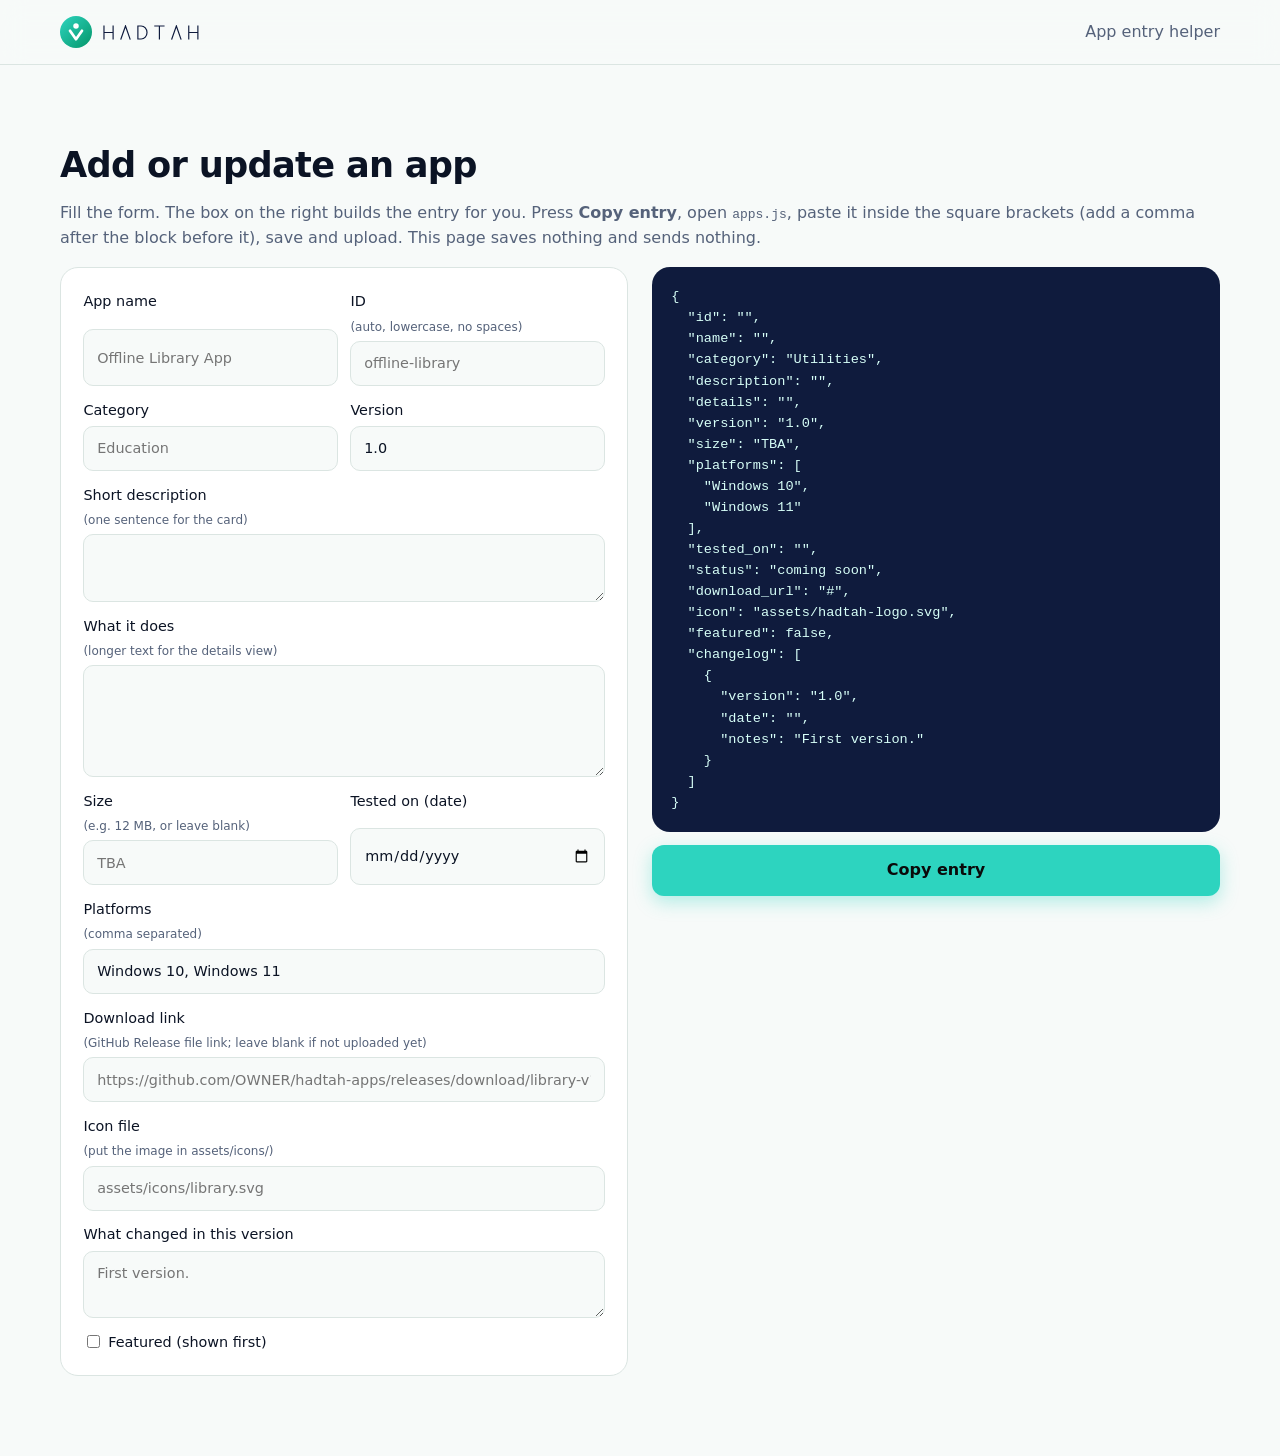
==== admin.html @ d961bdb7 "Hadtah downloads website" ====
<!doctype html>
<html lang="en">
<head>
  <meta charset="utf-8">
  <meta name="viewport" content="width=device-width, initial-scale=1">
  <meta name="robots" content="noindex">
  <title>Hadtah — App entry helper</title>
  <link rel="icon" href="favicon.svg" type="image/svg+xml">
  <link rel="stylesheet" href="styles.css">
  <script>document.documentElement.dataset.theme = localStorage.getItem("hadtah-theme") || (matchMedia("(prefers-color-scheme: dark)").matches ? "dark" : "light");</script>
  <style>
    .admin { display: grid; grid-template-columns: 1fr 1fr; gap: 1.5rem; align-items: start; }
    .admin form { display: grid; gap: .8rem; padding: 1.4rem; background: var(--card); border: 1px solid var(--border); border-radius: var(--radius); }
    .admin label { display: grid; gap: .3rem; font-weight: 500; font-size: .9rem; }
    .admin small { color: var(--muted); font-weight: 400; }
    .row { display: grid; grid-template-columns: 1fr 1fr; gap: .8rem; }
    .check { display: flex !important; align-items: center; gap: .5rem; }
    pre { margin: 0; padding: 1.2rem; background: var(--navy); color: #d7fff8; border-radius: var(--radius); overflow: auto; font-size: .85rem; white-space: pre-wrap; word-break: break-word; min-height: 200px; }
    .out { position: sticky; top: 84px; display: grid; gap: .8rem; }
    @media (max-width: 860px) { .admin { grid-template-columns: 1fr; } .out { position: static; } }
  </style>
</head>
<body>
  <header class="topbar"><div class="wrap topbar-inner">
    <a class="brand" href="index.html"><img src="assets/hadtah-logo.svg" alt="" width="32" height="32"><svg class="wordmark" viewBox="-1.5 -1.5 147 23" fill="none" stroke="currentColor" stroke-width="1.8" stroke-linecap="square" aria-label="HADTAH"><path d="M0 0V20M14 0V20M0 10H14"/><path d="M26 20L33 0L40 20"/><path d="M52 0H57A9 10 0 0 1 57 20H52Z"/><path d="M78 0H92M85 0V20"/><path d="M104 20L111 0L118 20"/><path d="M130 0V20M144 0V20M130 10H144"/></svg></a>
    <span class="muted" style="margin-left:auto">App entry helper</span>
  </div></header>
  <main class="section"><div class="wrap">
    <h1 style="font-size:clamp(1.6rem,3vw,2.2rem)">Add or update an app</h1>
    <p class="muted">Fill the form. The box on the right builds the entry for you. Press <b>Copy entry</b>, open <code>apps.js</code>, paste it inside the square brackets (add a comma after the block before it), save and upload. This page saves nothing and sends nothing.</p>
    <div class="admin">
      <form id="f">
        <div class="row">
          <label>App name<input name="name" required placeholder="Offline Library App"></label>
          <label>ID <small>(auto, lowercase, no spaces)</small><input name="id" placeholder="offline-library"></label>
        </div>
        <div class="row">
          <label>Category<input name="category" list="cats" placeholder="Education"></label>
          <label>Version<input name="version" value="1.0"></label>
        </div>
        <datalist id="cats"><option>Education</option><option>Business</option><option>Productivity</option><option>Security</option><option>Utilities</option></datalist>
        <label>Short description <small>(one sentence for the card)</small><textarea name="description" rows="2"></textarea></label>
        <label>What it does <small>(longer text for the details view)</small><textarea name="details" rows="4"></textarea></label>
        <div class="row">
          <label>Size <small>(e.g. 12 MB, or leave blank)</small><input name="size" placeholder="TBA"></label>
          <label>Tested on (date)<input name="tested_on" type="date"></label>
        </div>
        <label>Platforms <small>(comma separated)</small><input name="platforms" value="Windows 10, Windows 11"></label>
        <label>Download link <small>(GitHub Release file link; leave blank if not uploaded yet)</small><input name="download_url" type="url" placeholder="https://github.com/OWNER/hadtah-apps/releases/download/library-v1.0/Library_Setup.exe"></label>
        <label>Icon file <small>(put the image in assets/icons/)</small><input name="icon" placeholder="assets/icons/library.svg"></label>
        <label>What changed in this version<textarea name="notes" rows="2" placeholder="First version."></textarea></label>
        <label class="check"><input type="checkbox" name="featured"> Featured (shown first)</label>
      </form>
      <div class="out">
        <pre id="out"></pre>
        <button class="btn btn-primary" id="copy" type="button">Copy entry</button>
        <span class="muted" id="msg" aria-live="polite"></span>
      </div>
    </div>
  </div></main>
  <script>
    (function () {
      var f = document.getElementById("f"), out = document.getElementById("out");
      function slug(s) { return s.toLowerCase().trim().replace(/[^a-z0-9]+/g, "-").replace(/^-|-$/g, ""); }
      function build() {
        var v = function (n) { return f[n].value.trim(); };
        var url = v("download_url");
        var entry = {
          id: v("id") || slug(v("name")),
          name: v("name"),
          category: v("category") || "Utilities",
          description: v("description"),
          details: v("details"),
          version: v("version") || "1.0",
          size: v("size") || "TBA",
          platforms: v("platforms").split(",").map(function (p) { return p.trim(); }).filter(Boolean),
          tested_on: v("tested_on"),
          status: url ? "available" : "coming soon",
          download_url: url || "#",
          icon: v("icon") || "assets/hadtah-logo.svg",
          featured: f.featured.checked,
          changelog: [{ version: v("version") || "1.0", date: v("tested_on"), notes: v("notes") || "First version." }]
        };
        out.textContent = JSON.stringify(entry, null, 2);
      }
      f.addEventListener("input", build); build();
      document.getElementById("copy").addEventListener("click", function () {
        var m = document.getElementById("msg");
        navigator.clipboard.writeText(out.textContent).then(function () { m.textContent = "Copied. Now paste it into apps.js."; },
          function () { m.textContent = "Copy failed: select the text in the box and press Ctrl+C."; });
      });
    })();
  </script>
</body>
</html>
---- styles.css ----
/* Hadtah site styles. Font: system UI stack, the same one the Eilpah app uses (no web font download). */
:root {
  --font: system-ui, -apple-system, BlinkMacSystemFont, "Segoe UI", Roboto, "Helvetica Neue", Arial, sans-serif;
  --teal: #2dd4bf;
  --teal-600: #0d9488;
  --teal-700: #0f766e;
  --emerald: #059669;
  --navy: #0f1b3d;
  --bg: #f7faf9;
  --bg-alt: #eef6f4;
  --card: #ffffff;
  --fg: #0b1324;
  --muted: #55627a;
  --border: #dbe5e2;
  --link: #0f766e;
  --shadow: 0 1px 2px rgb(15 27 61 / .06), 0 8px 24px rgb(15 27 61 / .06);
  --radius: 18px;
  --wordmark: var(--navy);
  color-scheme: light;
}
[data-theme="dark"] {
  --bg: #0a0f14;
  --bg-alt: #0e161c;
  --card: #121b22;
  --fg: #e8f0ee;
  --muted: #94a3b0;
  --border: #22313a;
  --link: #5eead4;
  --shadow: 0 1px 2px rgb(0 0 0 / .4), 0 10px 30px rgb(0 0 0 / .35);
  --wordmark: rgb(255 255 255 / .85);
  color-scheme: dark;
}
* { box-sizing: border-box; }
html { scroll-behavior: smooth; scroll-padding-top: 76px; }
body { margin: 0; font-family: var(--font); background: var(--bg); color: var(--fg); line-height: 1.55; -webkit-font-smoothing: antialiased; overflow-x: hidden; }
img { max-width: 100%; display: block; }
a { color: var(--link); }
h1, h2, h3 { letter-spacing: -0.02em; line-height: 1.15; margin: 0 0 .5rem; }
h2 { font-size: clamp(1.6rem, 3vw, 2.1rem); }
h3 { font-size: 1.1rem; }
p { margin: 0 0 1rem; }
.muted { color: var(--muted); }
.wrap { width: min(1160px, 100% - 2.5rem); margin-inline: auto; }
.sr, .skip:not(:focus) { position: absolute; width: 1px; height: 1px; overflow: hidden; clip: rect(0 0 0 0); white-space: nowrap; }
.skip:focus { position: fixed; top: 8px; left: 8px; z-index: 100; background: var(--card); padding: .5rem 1rem; border-radius: 8px; }
:focus-visible { outline: 2px solid var(--teal); outline-offset: 2px; }

/* Top bar */
.topbar { position: sticky; top: 0; z-index: 20; background: color-mix(in srgb, var(--bg) 82%, transparent); backdrop-filter: saturate(160%) blur(12px); -webkit-backdrop-filter: saturate(160%) blur(12px); border-bottom: 1px solid var(--border); }
.topbar-inner { display: flex; align-items: center; gap: 1rem; height: 64px; }
.brand { display: inline-flex; align-items: center; gap: .7rem; text-decoration: none; color: var(--wordmark); }
.wordmark { height: 15px; width: auto; color: var(--wordmark); }
.brand.small .wordmark { height: 12px; }
.nav { margin-left: auto; display: flex; gap: .25rem; }
.nav a { color: var(--fg); text-decoration: none; font-weight: 500; font-size: .95rem; padding: .45rem .8rem; border-radius: 999px; }
.nav a:hover { background: var(--bg-alt); }
.icon-btn { display: inline-grid; place-items: center; width: 40px; height: 40px; border-radius: 999px; border: 1px solid var(--border); background: var(--card); color: var(--fg); cursor: pointer; }
.icon-btn .moon { display: none; }
[data-theme="dark"] .icon-btn .sun { display: none; }
[data-theme="dark"] .icon-btn .moon { display: block; }
@media (max-width: 760px) { .nav { display: none; } .icon-btn { margin-left: auto; } }

/* Hero */
.hero { position: relative; overflow: hidden; padding: clamp(3.5rem, 8vw, 6.5rem) 0 clamp(3rem, 6vw, 5rem); text-align: center; }
.hero::before { content: ""; position: absolute; inset: -40% -10% auto; height: 120%; background: radial-gradient(closest-side, rgb(45 212 191 / .28), transparent 70%), radial-gradient(closest-side at 70% 60%, rgb(5 150 105 / .18), transparent 70%); z-index: -1; pointer-events: none; }
.hero-inner { max-width: 820px; }
.hero-logo { margin: 0 auto 1.4rem; width: 88px; height: 88px; filter: drop-shadow(0 12px 28px rgb(13 148 136 / .35)); }
.eyebrow { text-transform: uppercase; letter-spacing: .14em; font-size: .78rem; font-weight: 600; color: var(--teal-600); margin-bottom: .8rem; }
[data-theme="dark"] .eyebrow { color: var(--teal); }
h1 { font-size: clamp(2.1rem, 5.4vw, 3.6rem); font-weight: 750; margin-bottom: 1rem; }
.lead { font-size: clamp(1.05rem, 1.8vw, 1.2rem); color: var(--muted); max-width: 640px; margin-inline: auto; }
.hero-cta { display: flex; gap: .75rem; justify-content: center; flex-wrap: wrap; margin-top: 1.8rem; }
.trust { list-style: none; padding: 0; margin: 2rem 0 0; display: flex; flex-wrap: wrap; justify-content: center; gap: .5rem 1.4rem; color: var(--muted); font-size: .92rem; }
.trust li { display: inline-flex; align-items: center; gap: .45rem; }
.dot { width: 8px; height: 8px; border-radius: 50%; background: linear-gradient(135deg, var(--teal), var(--emerald)); }

/* Buttons */
.btn { white-space: nowrap; display: inline-flex; align-items: center; justify-content: center; gap: .5rem; font: inherit; font-weight: 600; padding: .75rem 1.25rem; border-radius: 12px; border: 1px solid transparent; text-decoration: none; cursor: pointer; transition: transform .15s ease, box-shadow .15s ease, background .15s; }
.btn:hover { transform: translateY(-1px); }
.btn-primary { background: var(--teal); color: #0a0a0a; box-shadow: 0 6px 18px rgb(45 212 191 / .35); }
.btn-primary:hover { background: #5eead4; }
.btn-ghost { background: var(--card); color: var(--fg); border-color: var(--border); }
.btn-ghost:hover { border-color: var(--teal-600); }
.btn-sm { padding: .55rem .95rem; font-size: .92rem; border-radius: 10px; }
.btn[aria-disabled="true"] { background: var(--bg-alt); color: var(--muted); box-shadow: none; cursor: not-allowed; border-color: var(--border); transform: none; }

/* Sections */
.section { padding: clamp(3rem, 7vw, 5rem) 0; }
.section.alt { background: var(--bg-alt); border-block: 1px solid var(--border); }
.section-head { margin-bottom: 1.6rem; }

/* Tools */
.tools { display: flex; flex-wrap: wrap; gap: .9rem 1rem; align-items: center; margin-bottom: .6rem; }
.search { flex: 1 1 280px; max-width: 420px; display: flex; align-items: center; gap: .55rem; padding: 0 .95rem; height: 46px; border: 1px solid var(--border); border-radius: 12px; background: var(--card); color: var(--muted); }
.search:focus-within { border-color: var(--teal-600); box-shadow: 0 0 0 3px rgb(45 212 191 / .25); }
.search input { flex: 1; border: 0; outline: 0; background: transparent; color: var(--fg); font: inherit; min-width: 0; }
.chips { display: flex; flex-wrap: wrap; gap: .45rem; }
.chip { font: inherit; font-size: .9rem; font-weight: 500; padding: .45rem .9rem; border-radius: 999px; border: 1px solid var(--border); background: var(--card); color: var(--fg); cursor: pointer; }
.chip:hover { border-color: var(--teal-600); }
.chip[aria-pressed="true"] { background: var(--teal); border-color: var(--teal); color: #0a0a0a; font-weight: 600; }
.result-count { font-size: .9rem; margin: .4rem 0 1.1rem; }

/* Cards */
.grid { display: grid; grid-template-columns: repeat(auto-fill, minmax(260px, 1fr)); gap: 1.1rem; }
.card { position: relative; display: flex; flex-direction: column; gap: .8rem; padding: 1.3rem; background: var(--card); border: 1px solid var(--border); border-radius: var(--radius); box-shadow: var(--shadow); transition: transform .18s ease, border-color .18s; }
.card:hover { transform: translateY(-3px); border-color: color-mix(in srgb, var(--teal-600) 55%, var(--border)); }
.card-top { display: flex; gap: .9rem; align-items: center; }
.app-icon { width: 56px; height: 56px; border-radius: 14px; flex: none; }
.card h3 { margin: 0 0 .15rem; }
.cat { font-size: .8rem; color: var(--muted); }
.card p { margin: 0; color: var(--muted); font-size: .95rem; flex: 1; }
.meta { display: flex; flex-wrap: wrap; gap: .35rem .9rem; font-size: .82rem; color: var(--muted); }
.meta b { color: var(--fg); font-weight: 600; }
.badges { display: flex; flex-wrap: wrap; gap: .4rem; }
.badge { display: inline-flex; align-items: center; gap: .35rem; font-size: .76rem; font-weight: 600; padding: .25rem .6rem; border-radius: 999px; }
.badge.ok { background: rgb(16 185 129 / .12); color: #047857; }
[data-theme="dark"] .badge.ok { color: #6ee7b7; background: rgb(16 185 129 / .16); }
.badge.soon { background: rgb(245 158 11 / .14); color: #92400e; }
[data-theme="dark"] .badge.soon { color: #fcd34d; }
.badge.feat { background: rgb(45 212 191 / .16); color: var(--teal-700); }
[data-theme="dark"] .badge.feat { color: var(--teal); }
.card-actions { display: flex; gap: .5rem; }
.card-actions .btn { flex: 1; }
.empty { text-align: center; padding: 2rem; color: var(--muted); }

/* Steps */
.steps { list-style: none; padding: 0; margin: 0; display: grid; grid-template-columns: repeat(auto-fit, minmax(230px, 1fr)); gap: 1rem; }
.steps li { display: flex; gap: .9rem; padding: 1.2rem; background: var(--card); border: 1px solid var(--border); border-radius: var(--radius); }
.steps p { margin: 0; color: var(--muted); font-size: .95rem; }
.num { flex: none; display: grid; place-items: center; width: 34px; height: 34px; border-radius: 50%; font-weight: 700; color: #fff; background: linear-gradient(135deg, var(--teal), var(--emerald)); }

/* About */
.about { display: grid; grid-template-columns: 1.4fr 1fr; gap: 2rem; align-items: start; }
.about p { color: var(--muted); font-size: 1.03rem; }
.about-card { padding: 1.5rem; background: var(--card); border: 1px solid var(--border); border-radius: var(--radius); box-shadow: var(--shadow); }
.about-card img { margin-bottom: 1rem; }
.ticks { list-style: none; padding: 0; margin: 0; display: grid; gap: .6rem; color: var(--muted); }
.ticks li { padding-left: 1.6rem; position: relative; }
.ticks li::before { content: "✓"; position: absolute; left: 0; top: 0; font-weight: 800; color: var(--emerald); }
[data-theme="dark"] .ticks li::before { color: var(--teal); }
@media (max-width: 760px) { .about { grid-template-columns: 1fr; } }

/* Contact */
.contact { display: grid; grid-template-columns: 1fr 1.3fr; gap: 2rem; }
.contact-form { display: grid; gap: .9rem; padding: 1.5rem; background: var(--card); border: 1px solid var(--border); border-radius: var(--radius); }
.contact-form label { display: grid; gap: .35rem; font-weight: 500; font-size: .92rem; }
input, textarea, select { font: inherit; color: var(--fg); background: var(--bg); border: 1px solid var(--border); border-radius: 10px; padding: .65rem .8rem; }
input:focus, textarea:focus, select:focus { outline: none; border-color: var(--teal-600); box-shadow: 0 0 0 3px rgb(45 212 191 / .25); }
.note { font-size: .85rem; margin: 0; }
@media (max-width: 760px) { .contact { grid-template-columns: 1fr; } }

/* Footer */
.footer { padding: 2rem 0; border-top: 1px solid var(--border); }
.footer-inner { display: flex; flex-wrap: wrap; align-items: center; justify-content: space-between; gap: 1rem; }
.footer p { margin: 0; font-size: .9rem; }

/* Details dialog */
dialog { width: min(680px, 100% - 1.5rem); max-height: 90dvh; padding: 0; border: 1px solid var(--border); border-radius: 22px; background: var(--card); color: var(--fg); box-shadow: 0 30px 80px rgb(0 0 0 / .35); }
dialog::backdrop { background: rgb(5 12 20 / .55); backdrop-filter: blur(3px); }
.dialog-body { padding: 1.6rem; position: relative; }
.d-head { display: flex; gap: 1rem; align-items: center; margin-bottom: 1rem; padding-right: 2.5rem; }
.d-head .app-icon { width: 68px; height: 68px; }
.close { position: absolute; top: 1rem; right: 1rem; }
.d-facts { display: grid; grid-template-columns: repeat(auto-fit, minmax(130px, 1fr)); gap: .6rem; margin: 1rem 0 1.2rem; }
.d-facts div { padding: .7rem .85rem; background: var(--bg-alt); border-radius: 12px; font-size: .85rem; color: var(--muted); }
.d-facts b { display: block; color: var(--fg); font-size: .95rem; }
.d-sec { margin-top: 1.3rem; }
.d-sec h3 { font-size: 1rem; }
.d-sec p, .d-sec li { color: var(--muted); font-size: .95rem; }
.d-sec ol { padding-left: 1.2rem; margin: 0; display: grid; gap: .35rem; }
.callout { padding: .8rem 1rem; border-radius: 12px; background: rgb(245 158 11 / .1); border: 1px solid rgb(245 158 11 / .3); font-size: .9rem; margin-top: .7rem; }
.changelog { list-style: none; padding: 0; margin: 0; display: grid; gap: .5rem; }
.changelog li { padding: .6rem .8rem; border-left: 3px solid var(--teal); background: var(--bg-alt); border-radius: 0 10px 10px 0; }
.d-actions { display: flex; gap: .6rem; flex-wrap: wrap; margin-top: 1.4rem; }

@media (prefers-reduced-motion: reduce) { * { transition: none !important; scroll-behavior: auto !important; } }
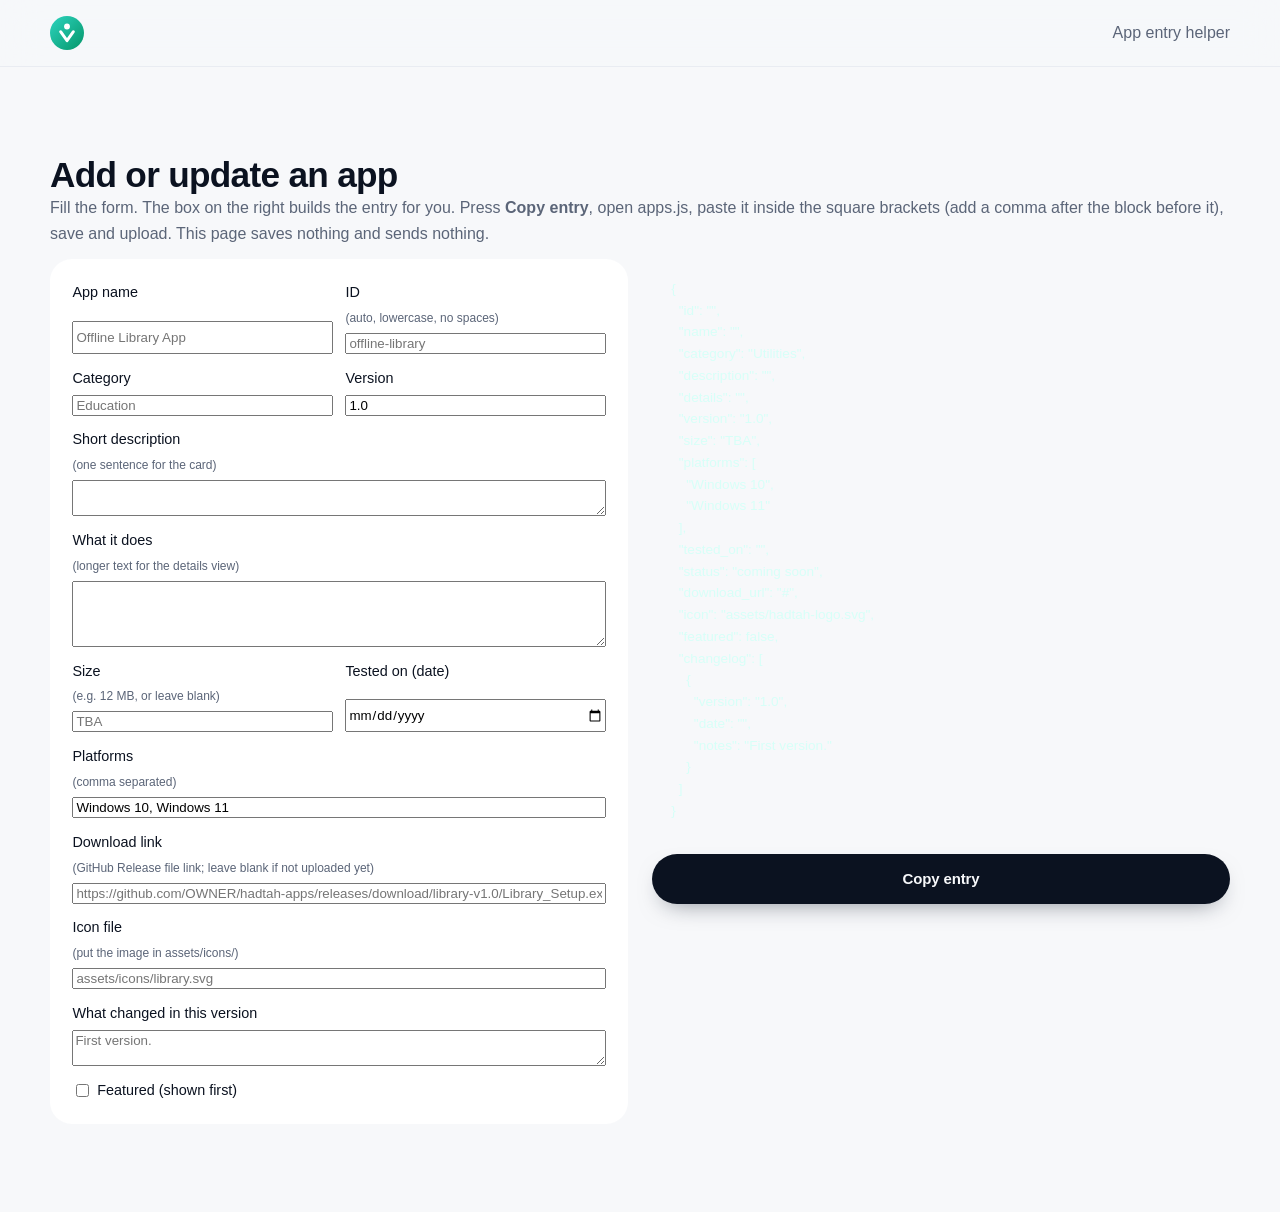
==== commit d20b7e9e: "Three-way theme switch (System/Light/Dark) applied before first paint; color-scheme and theme-color " ====
--- a/admin.html
+++ b/admin.html
@@ -7,7 +7,7 @@
   <title>Hadtah — App entry helper</title>
   <link rel="icon" href="favicon.svg" type="image/svg+xml">
   <link rel="stylesheet" href="styles.css">
-  <script>document.documentElement.dataset.theme = localStorage.getItem("hadtah-theme") || (matchMedia("(prefers-color-scheme: dark)").matches ? "dark" : "light");</script>
+  <script>(function(){var p="system";try{p=localStorage.getItem("hadtah-theme")||"system"}catch(e){}var t=(p==="light"||p==="dark")?p:(matchMedia("(prefers-color-scheme: dark)").matches?"dark":"light");document.documentElement.dataset.theme=t;document.documentElement.style.colorScheme=t})();</script>
   <style>
     .admin { display: grid; grid-template-columns: 1fr 1fr; gap: 1.5rem; align-items: start; }
     .admin form { display: grid; gap: .8rem; padding: 1.4rem; background: var(--card); border: 1px solid var(--border); border-radius: var(--radius); }
--- a/styles.css
+++ b/styles.css
@@ -1,176 +1,319 @@
-/* Hadtah site styles. Font: system UI stack, the same one the Eilpah app uses (no web font download). */
-:root {
-  --font: system-ui, -apple-system, BlinkMacSystemFont, "Segoe UI", Roboto, "Helvetica Neue", Arial, sans-serif;
-  --teal: #2dd4bf;
-  --teal-600: #0d9488;
-  --teal-700: #0f766e;
-  --emerald: #059669;
-  --navy: #0f1b3d;
-  --bg: #f7faf9;
-  --bg-alt: #eef6f4;
-  --card: #ffffff;
-  --fg: #0b1324;
-  --muted: #55627a;
-  --border: #dbe5e2;
-  --link: #0f766e;
-  --shadow: 0 1px 2px rgb(15 27 61 / .06), 0 8px 24px rgb(15 27 61 / .06);
-  --radius: 18px;
-  --wordmark: var(--navy);
-  color-scheme: light;
+/* Hadtah website. Native system font, light and dark themes, no external requests. */
+:root{
+  --font:-apple-system,BlinkMacSystemFont,'Segoe UI',Roboto,'Helvetica Neue',Arial,'Noto Sans',sans-serif;
+  --brand:#0f766e;--brand-2:#059669;--brand-3:#2dd4bf;--grad:linear-gradient(135deg,#0f766e 0%,#047857 100%);
+  --bg:#f7f8fa;--bg-2:#eef1f5;--card:#ffffff;--ink:#0b1220;--ink-2:#334155;--muted:#5b6578;--line:#e3e7ee;--line-2:#d3d9e3;
+  --chip:#eef2f6;--shadow-sm:0 1px 2px rgba(15,23,42,.05),0 4px 14px -6px rgba(15,23,42,.10);
+  --shadow:0 1px 2px rgba(15,23,42,.04),0 20px 40px -22px rgba(15,23,42,.22);
+  --shadow-lg:0 40px 80px -30px rgba(15,23,42,.35);
+  --hero-a:rgba(20,184,166,.20);--hero-b:rgba(139,92,246,.14);--hero-c:rgba(245,158,11,.12);
+  --radius:22px;color-scheme:light;
 }
-[data-theme="dark"] {
-  --bg: #0a0f14;
-  --bg-alt: #0e161c;
-  --card: #121b22;
-  --fg: #e8f0ee;
-  --muted: #94a3b0;
-  --border: #22313a;
-  --link: #5eead4;
-  --shadow: 0 1px 2px rgb(0 0 0 / .4), 0 10px 30px rgb(0 0 0 / .35);
-  --wordmark: rgb(255 255 255 / .85);
-  color-scheme: dark;
+[data-theme="dark"]{
+  --bg:#070b14;--bg-2:#0c1220;--card:#0f1626;--ink:#f1f5f9;--ink-2:#cbd5e1;--muted:#94a3b8;--line:#1c2638;--line-2:#2a364c;
+  --chip:#162033;--shadow-sm:0 1px 0 rgba(255,255,255,.03) inset,0 6px 18px -8px rgba(0,0,0,.6);
+  --shadow:0 1px 0 rgba(255,255,255,.04) inset,0 24px 48px -26px rgba(0,0,0,.8);
+  --shadow-lg:0 40px 90px -30px rgba(0,0,0,.9);
+  --hero-a:rgba(20,184,166,.22);--hero-b:rgba(139,92,246,.18);--hero-c:rgba(245,158,11,.10);color-scheme:dark;
 }
-* { box-sizing: border-box; }
-html { scroll-behavior: smooth; scroll-padding-top: 76px; }
-body { margin: 0; font-family: var(--font); background: var(--bg); color: var(--fg); line-height: 1.55; -webkit-font-smoothing: antialiased; overflow-x: hidden; }
-img { max-width: 100%; display: block; }
-a { color: var(--link); }
-h1, h2, h3 { letter-spacing: -0.02em; line-height: 1.15; margin: 0 0 .5rem; }
-h2 { font-size: clamp(1.6rem, 3vw, 2.1rem); }
-h3 { font-size: 1.1rem; }
-p { margin: 0 0 1rem; }
-.muted { color: var(--muted); }
-.wrap { width: min(1160px, 100% - 2.5rem); margin-inline: auto; }
-.sr, .skip:not(:focus) { position: absolute; width: 1px; height: 1px; overflow: hidden; clip: rect(0 0 0 0); white-space: nowrap; }
-.skip:focus { position: fixed; top: 8px; left: 8px; z-index: 100; background: var(--card); padding: .5rem 1rem; border-radius: 8px; }
-:focus-visible { outline: 2px solid var(--teal); outline-offset: 2px; }
-
-/* Top bar */
-.topbar { position: sticky; top: 0; z-index: 20; background: color-mix(in srgb, var(--bg) 82%, transparent); backdrop-filter: saturate(160%) blur(12px); -webkit-backdrop-filter: saturate(160%) blur(12px); border-bottom: 1px solid var(--border); }
-.topbar-inner { display: flex; align-items: center; gap: 1rem; height: 64px; }
-.brand { display: inline-flex; align-items: center; gap: .7rem; text-decoration: none; color: var(--wordmark); }
-.wordmark { height: 15px; width: auto; color: var(--wordmark); }
-.brand.small .wordmark { height: 12px; }
-.nav { margin-left: auto; display: flex; gap: .25rem; }
-.nav a { color: var(--fg); text-decoration: none; font-weight: 500; font-size: .95rem; padding: .45rem .8rem; border-radius: 999px; }
-.nav a:hover { background: var(--bg-alt); }
-.icon-btn { display: inline-grid; place-items: center; width: 40px; height: 40px; border-radius: 999px; border: 1px solid var(--border); background: var(--card); color: var(--fg); cursor: pointer; }
-.icon-btn .moon { display: none; }
-[data-theme="dark"] .icon-btn .sun { display: none; }
-[data-theme="dark"] .icon-btn .moon { display: block; }
-@media (max-width: 760px) { .nav { display: none; } .icon-btn { margin-left: auto; } }
-
-/* Hero */
-.hero { position: relative; overflow: hidden; padding: clamp(3.5rem, 8vw, 6.5rem) 0 clamp(3rem, 6vw, 5rem); text-align: center; }
-.hero::before { content: ""; position: absolute; inset: -40% -10% auto; height: 120%; background: radial-gradient(closest-side, rgb(45 212 191 / .28), transparent 70%), radial-gradient(closest-side at 70% 60%, rgb(5 150 105 / .18), transparent 70%); z-index: -1; pointer-events: none; }
-.hero-inner { max-width: 820px; }
-.hero-logo { margin: 0 auto 1.4rem; width: 88px; height: 88px; filter: drop-shadow(0 12px 28px rgb(13 148 136 / .35)); }
-.eyebrow { text-transform: uppercase; letter-spacing: .14em; font-size: .78rem; font-weight: 600; color: var(--teal-600); margin-bottom: .8rem; }
-[data-theme="dark"] .eyebrow { color: var(--teal); }
-h1 { font-size: clamp(2.1rem, 5.4vw, 3.6rem); font-weight: 750; margin-bottom: 1rem; }
-.lead { font-size: clamp(1.05rem, 1.8vw, 1.2rem); color: var(--muted); max-width: 640px; margin-inline: auto; }
-.hero-cta { display: flex; gap: .75rem; justify-content: center; flex-wrap: wrap; margin-top: 1.8rem; }
-.trust { list-style: none; padding: 0; margin: 2rem 0 0; display: flex; flex-wrap: wrap; justify-content: center; gap: .5rem 1.4rem; color: var(--muted); font-size: .92rem; }
-.trust li { display: inline-flex; align-items: center; gap: .45rem; }
-.dot { width: 8px; height: 8px; border-radius: 50%; background: linear-gradient(135deg, var(--teal), var(--emerald)); }
-
-/* Buttons */
-.btn { white-space: nowrap; display: inline-flex; align-items: center; justify-content: center; gap: .5rem; font: inherit; font-weight: 600; padding: .75rem 1.25rem; border-radius: 12px; border: 1px solid transparent; text-decoration: none; cursor: pointer; transition: transform .15s ease, box-shadow .15s ease, background .15s; }
-.btn:hover { transform: translateY(-1px); }
-.btn-primary { background: var(--teal); color: #0a0a0a; box-shadow: 0 6px 18px rgb(45 212 191 / .35); }
-.btn-primary:hover { background: #5eead4; }
-.btn-ghost { background: var(--card); color: var(--fg); border-color: var(--border); }
-.btn-ghost:hover { border-color: var(--teal-600); }
-.btn-sm { padding: .55rem .95rem; font-size: .92rem; border-radius: 10px; }
-.btn[aria-disabled="true"] { background: var(--bg-alt); color: var(--muted); box-shadow: none; cursor: not-allowed; border-color: var(--border); transform: none; }
-
-/* Sections */
-.section { padding: clamp(3rem, 7vw, 5rem) 0; }
-.section.alt { background: var(--bg-alt); border-block: 1px solid var(--border); }
-.section-head { margin-bottom: 1.6rem; }
-
-/* Tools */
-.tools { display: flex; flex-wrap: wrap; gap: .9rem 1rem; align-items: center; margin-bottom: .6rem; }
-.search { flex: 1 1 280px; max-width: 420px; display: flex; align-items: center; gap: .55rem; padding: 0 .95rem; height: 46px; border: 1px solid var(--border); border-radius: 12px; background: var(--card); color: var(--muted); }
-.search:focus-within { border-color: var(--teal-600); box-shadow: 0 0 0 3px rgb(45 212 191 / .25); }
-.search input { flex: 1; border: 0; outline: 0; background: transparent; color: var(--fg); font: inherit; min-width: 0; }
-.chips { display: flex; flex-wrap: wrap; gap: .45rem; }
-.chip { font: inherit; font-size: .9rem; font-weight: 500; padding: .45rem .9rem; border-radius: 999px; border: 1px solid var(--border); background: var(--card); color: var(--fg); cursor: pointer; }
-.chip:hover { border-color: var(--teal-600); }
-.chip[aria-pressed="true"] { background: var(--teal); border-color: var(--teal); color: #0a0a0a; font-weight: 600; }
-.result-count { font-size: .9rem; margin: .4rem 0 1.1rem; }
-
-/* Cards */
-.grid { display: grid; grid-template-columns: repeat(auto-fill, minmax(260px, 1fr)); gap: 1.1rem; }
-.card { position: relative; display: flex; flex-direction: column; gap: .8rem; padding: 1.3rem; background: var(--card); border: 1px solid var(--border); border-radius: var(--radius); box-shadow: var(--shadow); transition: transform .18s ease, border-color .18s; }
-.card:hover { transform: translateY(-3px); border-color: color-mix(in srgb, var(--teal-600) 55%, var(--border)); }
-.card-top { display: flex; gap: .9rem; align-items: center; }
-.app-icon { width: 56px; height: 56px; border-radius: 14px; flex: none; }
-.card h3 { margin: 0 0 .15rem; }
-.cat { font-size: .8rem; color: var(--muted); }
-.card p { margin: 0; color: var(--muted); font-size: .95rem; flex: 1; }
-.meta { display: flex; flex-wrap: wrap; gap: .35rem .9rem; font-size: .82rem; color: var(--muted); }
-.meta b { color: var(--fg); font-weight: 600; }
-.badges { display: flex; flex-wrap: wrap; gap: .4rem; }
-.badge { display: inline-flex; align-items: center; gap: .35rem; font-size: .76rem; font-weight: 600; padding: .25rem .6rem; border-radius: 999px; }
-.badge.ok { background: rgb(16 185 129 / .12); color: #047857; }
-[data-theme="dark"] .badge.ok { color: #6ee7b7; background: rgb(16 185 129 / .16); }
-.badge.soon { background: rgb(245 158 11 / .14); color: #92400e; }
-[data-theme="dark"] .badge.soon { color: #fcd34d; }
-.badge.feat { background: rgb(45 212 191 / .16); color: var(--teal-700); }
-[data-theme="dark"] .badge.feat { color: var(--teal); }
-.card-actions { display: flex; gap: .5rem; }
-.card-actions .btn { flex: 1; }
-.empty { text-align: center; padding: 2rem; color: var(--muted); }
-
-/* Steps */
-.steps { list-style: none; padding: 0; margin: 0; display: grid; grid-template-columns: repeat(auto-fit, minmax(230px, 1fr)); gap: 1rem; }
-.steps li { display: flex; gap: .9rem; padding: 1.2rem; background: var(--card); border: 1px solid var(--border); border-radius: var(--radius); }
-.steps p { margin: 0; color: var(--muted); font-size: .95rem; }
-.num { flex: none; display: grid; place-items: center; width: 34px; height: 34px; border-radius: 50%; font-weight: 700; color: #fff; background: linear-gradient(135deg, var(--teal), var(--emerald)); }
-
-/* About */
-.about { display: grid; grid-template-columns: 1.4fr 1fr; gap: 2rem; align-items: start; }
-.about p { color: var(--muted); font-size: 1.03rem; }
-.about-card { padding: 1.5rem; background: var(--card); border: 1px solid var(--border); border-radius: var(--radius); box-shadow: var(--shadow); }
-.about-card img { margin-bottom: 1rem; }
-.ticks { list-style: none; padding: 0; margin: 0; display: grid; gap: .6rem; color: var(--muted); }
-.ticks li { padding-left: 1.6rem; position: relative; }
-.ticks li::before { content: "✓"; position: absolute; left: 0; top: 0; font-weight: 800; color: var(--emerald); }
-[data-theme="dark"] .ticks li::before { color: var(--teal); }
-@media (max-width: 760px) { .about { grid-template-columns: 1fr; } }
-
-/* Contact */
-.contact { display: grid; grid-template-columns: 1fr 1.3fr; gap: 2rem; }
-.contact-form { display: grid; gap: .9rem; padding: 1.5rem; background: var(--card); border: 1px solid var(--border); border-radius: var(--radius); }
-.contact-form label { display: grid; gap: .35rem; font-weight: 500; font-size: .92rem; }
-input, textarea, select { font: inherit; color: var(--fg); background: var(--bg); border: 1px solid var(--border); border-radius: 10px; padding: .65rem .8rem; }
-input:focus, textarea:focus, select:focus { outline: none; border-color: var(--teal-600); box-shadow: 0 0 0 3px rgb(45 212 191 / .25); }
-.note { font-size: .85rem; margin: 0; }
-@media (max-width: 760px) { .contact { grid-template-columns: 1fr; } }
-
-/* Footer */
-.footer { padding: 2rem 0; border-top: 1px solid var(--border); }
-.footer-inner { display: flex; flex-wrap: wrap; align-items: center; justify-content: space-between; gap: 1rem; }
-.footer p { margin: 0; font-size: .9rem; }
-
-/* Details dialog */
-dialog { width: min(680px, 100% - 1.5rem); max-height: 90dvh; padding: 0; border: 1px solid var(--border); border-radius: 22px; background: var(--card); color: var(--fg); box-shadow: 0 30px 80px rgb(0 0 0 / .35); }
-dialog::backdrop { background: rgb(5 12 20 / .55); backdrop-filter: blur(3px); }
-.dialog-body { padding: 1.6rem; position: relative; }
-.d-head { display: flex; gap: 1rem; align-items: center; margin-bottom: 1rem; padding-right: 2.5rem; }
-.d-head .app-icon { width: 68px; height: 68px; }
-.close { position: absolute; top: 1rem; right: 1rem; }
-.d-facts { display: grid; grid-template-columns: repeat(auto-fit, minmax(130px, 1fr)); gap: .6rem; margin: 1rem 0 1.2rem; }
-.d-facts div { padding: .7rem .85rem; background: var(--bg-alt); border-radius: 12px; font-size: .85rem; color: var(--muted); }
-.d-facts b { display: block; color: var(--fg); font-size: .95rem; }
-.d-sec { margin-top: 1.3rem; }
-.d-sec h3 { font-size: 1rem; }
-.d-sec p, .d-sec li { color: var(--muted); font-size: .95rem; }
-.d-sec ol { padding-left: 1.2rem; margin: 0; display: grid; gap: .35rem; }
-.callout { padding: .8rem 1rem; border-radius: 12px; background: rgb(245 158 11 / .1); border: 1px solid rgb(245 158 11 / .3); font-size: .9rem; margin-top: .7rem; }
-.changelog { list-style: none; padding: 0; margin: 0; display: grid; gap: .5rem; }
-.changelog li { padding: .6rem .8rem; border-left: 3px solid var(--teal); background: var(--bg-alt); border-radius: 0 10px 10px 0; }
-.d-actions { display: flex; gap: .6rem; flex-wrap: wrap; margin-top: 1.4rem; }
-
-@media (prefers-reduced-motion: reduce) { * { transition: none !important; scroll-behavior: auto !important; } }
+*,*::before,*::after{box-sizing:border-box}
+html{scroll-behavior:smooth;scroll-padding-top:84px}
+body{margin:0;font-family:var(--font);font-size:16px;line-height:1.6;color:var(--ink);background:var(--bg);-webkit-font-smoothing:antialiased;-moz-osx-font-smoothing:grayscale;text-rendering:optimizeLegibility}
+img{max-width:100%;display:block}
+a{color:inherit}
+p{margin:0 0 12px}
+h1,h2,h3,h4{margin:0;letter-spacing:-.02em;line-height:1.15}
+.wrap{width:min(1180px,100% - 40px);margin-inline:auto}
+.sr{position:absolute;width:1px;height:1px;overflow:hidden;clip:rect(0 0 0 0)}
+.skip{position:absolute;left:-999px;top:8px;background:var(--ink);color:var(--bg);padding:8px 14px;border-radius:10px;z-index:100}
+.skip:focus{left:8px}
+.muted{color:var(--muted)}
+:focus-visible{outline:2px solid var(--brand);outline-offset:3px;border-radius:8px}
+
+/* ---------- top bar ---------- */
+.topbar{position:sticky;top:0;z-index:50;background:color-mix(in srgb,var(--bg) 78%,transparent);backdrop-filter:saturate(1.6) blur(18px);-webkit-backdrop-filter:saturate(1.6) blur(18px);border-bottom:1px solid color-mix(in srgb,var(--line) 70%,transparent)}
+.topbar-inner{display:flex;align-items:center;gap:18px;height:66px}
+.brand{display:flex;align-items:center;gap:10px;text-decoration:none;color:var(--ink);font-weight:750;font-size:19px;letter-spacing:-.02em}
+.brand img{width:34px;height:34px}
+.nav{display:flex;gap:4px;margin-left:auto}
+.nav a{text-decoration:none;color:var(--ink-2);font-size:14.5px;font-weight:550;padding:8px 12px;border-radius:999px;transition:background .2s,color .2s}
+.nav a:hover{background:var(--chip);color:var(--ink)}
+.icon-btn{display:inline-grid;place-items:center;width:40px;height:40px;border-radius:999px;border:1px solid var(--line);background:var(--card);color:var(--ink);cursor:pointer;transition:border-color .2s,transform .2s}
+.icon-btn:hover{border-color:var(--line-2);transform:translateY(-1px)}
+.icon-btn .moon{display:none}
+[data-theme="dark"] .icon-btn .moon{display:block}
+[data-theme="dark"] .icon-btn .sun{display:none}
+.menu-btn{display:none}
+@media (max-width:900px){
+  .nav{position:fixed;inset:66px 0 auto 0;flex-direction:column;gap:2px;padding:12px 20px 18px;background:var(--bg);border-bottom:1px solid var(--line);box-shadow:var(--shadow);transform:translateY(-8px);opacity:0;pointer-events:none;transition:.2s}
+  .nav.open{transform:none;opacity:1;pointer-events:auto}
+  .nav a{padding:12px 14px;font-size:16px}
+  .menu-btn{display:inline-grid;margin-left:auto}
+  #themeToggle{margin-left:0}
+}
+
+/* ---------- buttons ---------- */
+.btn{display:inline-flex;align-items:center;justify-content:center;gap:8px;font:inherit;font-weight:650;font-size:15px;letter-spacing:-.01em;padding:12px 20px;border-radius:999px;border:1px solid transparent;text-decoration:none;cursor:pointer;transition:transform .18s,box-shadow .2s,background .2s,border-color .2s,color .2s;white-space:nowrap}
+.btn:hover{transform:translateY(-1px)}
+.btn small{font-weight:500;opacity:.75;font-size:.82em}
+.btn-primary{background:var(--ink);color:var(--bg);box-shadow:0 10px 24px -12px rgba(15,23,42,.55)}
+.btn-brand{background:var(--grad);color:#fff;box-shadow:0 12px 28px -12px rgba(5,150,105,.6)}
+.btn-outline{background:var(--card);color:var(--ink);border-color:var(--line-2)}
+.btn-outline:hover{border-color:var(--ink-2)}
+.btn-ghost{background:transparent;color:var(--ink);border-color:var(--line)}
+.btn-ghost:hover{background:var(--chip)}
+.btn-sm{padding:9px 14px;font-size:13.5px}
+.btn[aria-disabled="true"]{opacity:.5;pointer-events:none}
+
+/* ---------- hero ---------- */
+.hero{position:relative;overflow:hidden;padding:84px 0 72px}
+.hero::before{content:"";position:absolute;inset:-10% -10% 0 -10%;-webkit-mask-image:linear-gradient(#000 55%,transparent);mask-image:linear-gradient(#000 55%,transparent);background:
+  radial-gradient(600px 380px at 15% 20%,var(--hero-a),transparent 70%),
+  radial-gradient(520px 360px at 85% 10%,var(--hero-b),transparent 70%),
+  radial-gradient(600px 400px at 65% 70%,var(--hero-c),transparent 70%);filter:blur(10px);z-index:-1;animation:drift 18s ease-in-out infinite alternate}
+.hero::after{content:"";position:absolute;inset:0;background-image:linear-gradient(var(--line) 1px,transparent 1px),linear-gradient(90deg,var(--line) 1px,transparent 1px);background-size:56px 56px;mask-image:radial-gradient(ellipse at 50% 0%,#000 10%,transparent 65%);-webkit-mask-image:radial-gradient(ellipse at 50% 0%,#000 10%,transparent 65%);opacity:.45;z-index:-1}
+@keyframes drift{to{transform:translate3d(0,24px,0) scale(1.05)}}
+.hero-inner{display:grid;grid-template-columns:1.1fr .9fr;gap:48px;align-items:center}
+.eyebrow{display:inline-flex;align-items:center;gap:8px;font-size:13px;font-weight:650;color:var(--ink-2);background:color-mix(in srgb,var(--card) 80%,transparent);border:1px solid var(--line);padding:6px 12px 6px 8px;border-radius:999px;margin-bottom:22px;box-shadow:var(--shadow-sm)}
+.eyebrow .pulse{width:8px;height:8px;border-radius:50%;background:#10b981;box-shadow:0 0 0 0 rgba(16,185,129,.6);animation:pulse 2.4s infinite}
+@keyframes pulse{70%{box-shadow:0 0 0 8px rgba(16,185,129,0)}100%{box-shadow:0 0 0 0 rgba(16,185,129,0)}}
+.hero h1{font-size:clamp(38px,5.6vw,66px);font-weight:800;letter-spacing:-.045em;line-height:1.02;margin-bottom:22px}
+.hero h1 .grad{background:linear-gradient(120deg,#0d9488,#059669 40%,#7c3aed 100%);-webkit-background-clip:text;background-clip:text;color:transparent}
+[data-theme="dark"] .hero h1 .grad{background:linear-gradient(120deg,#2dd4bf,#34d399 40%,#a78bfa 100%);-webkit-background-clip:text;background-clip:text}
+.lead{font-size:clamp(17px,1.6vw,19.5px);color:var(--ink-2);max-width:580px;margin-bottom:30px;line-height:1.6}
+.hero-cta{display:flex;flex-wrap:wrap;gap:12px;margin-bottom:30px}
+.hero-cta .btn{padding:14px 24px;font-size:15.5px}
+.trust{display:flex;flex-wrap:wrap;gap:10px 22px;list-style:none;margin:0;padding:0;color:var(--muted);font-size:14px;font-weight:550}
+.trust li{display:flex;align-items:center;gap:8px}
+.trust svg{color:var(--brand)}
+.hero-art{position:relative;aspect-ratio:1/1;max-width:480px;justify-self:center;width:100%}
+.orbit{position:absolute;inset:8%;border-radius:50%;border:1px dashed var(--line-2)}
+.orbit.o2{inset:24%}
+.hero-art .center{position:absolute;inset:36%;display:grid;place-items:center;border-radius:32%;background:var(--card);box-shadow:var(--shadow-lg);border:1px solid var(--line)}
+.hero-art .center img{width:62%}
+.float{position:absolute;width:22%;border-radius:24%;box-shadow:0 22px 40px -18px rgba(15,23,42,.45);animation:float 6s ease-in-out infinite}
+.float:nth-child(4){top:4%;left:38%;animation-delay:-1s}
+.float:nth-child(5){top:24%;right:2%;animation-delay:-2s}
+.float:nth-child(6){bottom:16%;right:6%;animation-delay:-3s}
+.float:nth-child(7){bottom:2%;left:36%;animation-delay:-4s}
+.float:nth-child(8){bottom:18%;left:2%;animation-delay:-5s}
+.float:nth-child(9){top:22%;left:4%;animation-delay:-2.5s}
+@keyframes float{50%{transform:translateY(-10px)}}
+@media (max-width:900px){.hero{padding:48px 0 40px}.hero-inner{grid-template-columns:1fr;gap:28px}.hero-art{max-width:250px;order:-1}}
+@media (prefers-reduced-motion:reduce){*{animation:none!important;transition:none!important}html{scroll-behavior:auto}}
+
+/* ---------- sections ---------- */
+.section{padding:88px 0}
+.section.alt{background:var(--bg-2);border-block:1px solid var(--line)}
+.section-head{max-width:720px;margin-bottom:40px}
+.section-head.center{margin-inline:auto;text-align:center}
+.kicker{display:inline-block;font-size:12.5px;font-weight:750;letter-spacing:.12em;text-transform:uppercase;color:var(--brand);margin-bottom:10px}
+[data-theme="dark"] .kicker{color:var(--brand-3)}
+.section h2{font-size:clamp(30px,3.6vw,44px);font-weight:800;letter-spacing:-.035em;margin-bottom:14px}
+.section-head p{font-size:17.5px;color:var(--muted)}
+.reveal{opacity:0;transform:translateY(18px);transition:opacity .7s cubic-bezier(.2,.7,.2,1),transform .7s cubic-bezier(.2,.7,.2,1)}
+.reveal.in{opacity:1;transform:none}
+@media (max-width:700px){.section{padding:60px 0}}
+
+/* ---------- app grid ---------- */
+.tools{display:flex;flex-wrap:wrap;gap:12px;align-items:center;margin-bottom:12px}
+.search{flex:1 1 260px;display:flex;align-items:center;gap:10px;background:var(--card);border:1px solid var(--line);border-radius:999px;padding:0 16px;box-shadow:var(--shadow-sm);color:var(--muted)}
+.search input{flex:1;border:0;background:transparent;font:inherit;color:var(--ink);padding:12px 0;outline:none}
+.chips{display:flex;flex-wrap:wrap;gap:8px}
+.chip{font:inherit;font-size:13.5px;font-weight:600;padding:8px 14px;border-radius:999px;border:1px solid var(--line);background:var(--card);color:var(--ink-2);cursor:pointer;transition:.2s}
+.chip[aria-pressed="true"]{background:var(--ink);color:var(--bg);border-color:var(--ink)}
+.result-count{font-size:13.5px;margin:6px 0 18px}
+.grid{display:grid;grid-template-columns:repeat(auto-fill,minmax(340px,1fr));gap:22px}
+@media (max-width:420px){.grid{grid-template-columns:1fr}}
+.card{position:relative;display:flex;flex-direction:column;background:var(--card);border:1px solid var(--line);border-radius:var(--radius);padding:24px;box-shadow:var(--shadow);transition:transform .25s cubic-bezier(.2,.7,.2,1),box-shadow .25s,border-color .25s;overflow:hidden;isolation:isolate}
+.card::before{content:"";position:absolute;inset:-1px -1px auto -1px;height:140px;background:radial-gradient(420px 140px at 20% 0%,color-mix(in srgb,var(--accent,#14b8a6) 22%,transparent),transparent 70%);z-index:-1;opacity:.9}
+.card:hover{transform:translateY(-4px);box-shadow:var(--shadow-lg);border-color:color-mix(in srgb,var(--accent,#14b8a6) 35%,var(--line))}
+.card-top{display:flex;gap:14px;align-items:center;margin-bottom:14px}
+.app-icon{width:60px;height:60px;border-radius:16px;box-shadow:0 12px 24px -12px rgba(15,23,42,.5);flex:none}
+.card h3{font-size:21px;font-weight:750}
+.cat{font-size:13px;color:var(--muted);font-weight:600}
+.card .tagline{font-weight:650;color:var(--ink);margin-bottom:6px;font-size:15.5px}
+.card p.desc{color:var(--muted);font-size:14.5px;margin-bottom:14px}
+.mini-feats{list-style:none;padding:0;margin:0 0 16px;display:grid;gap:7px}
+.mini-feats li{display:flex;gap:9px;font-size:14px;color:var(--ink-2);line-height:1.45}
+.mini-feats li::before{content:"";flex:none;width:16px;height:16px;margin-top:2px;border-radius:50%;background:color-mix(in srgb,var(--accent,#14b8a6) 18%,transparent) url("data:image/svg+xml,%3Csvg xmlns='http://www.w3.org/2000/svg' viewBox='0 0 16 16'%3E%3Cpath d='M4.5 8.2l2.2 2.2 4.8-4.8' fill='none' stroke='%23059669' stroke-width='1.8' stroke-linecap='round' stroke-linejoin='round'/%3E%3C/svg%3E") center/12px no-repeat}
+.meta{display:flex;flex-wrap:wrap;gap:6px;margin-bottom:14px}
+.meta span{font-size:12.5px;color:var(--ink-2);background:var(--chip);border-radius:999px;padding:4px 10px}
+.badges{display:flex;flex-wrap:wrap;gap:6px}
+.badge{font-size:12px;font-weight:650;padding:3px 9px;border-radius:999px;background:var(--chip);color:var(--ink-2)}
+.card-note{font-size:13px;color:var(--muted);background:var(--bg-2);border:1px solid var(--line);border-radius:12px;padding:8px 12px;margin-bottom:14px}
+.card-actions{display:flex;flex-wrap:wrap;gap:8px;margin-top:auto}
+.ios-tip{font-size:12.5px;color:var(--muted);margin:10px 0 0}
+.empty{text-align:center;color:var(--muted);padding:30px}
+
+/* ---------- app showcases ---------- */
+.showcase{display:grid;grid-template-columns:1.15fr 1fr;gap:48px;align-items:start;padding:56px 0;border-top:1px solid var(--line)}
+.showcase:first-of-type{border-top:0;padding-top:8px}
+.showcase.flip .gallery{order:2}
+.sc-head{display:flex;align-items:center;gap:14px;margin-bottom:14px}
+.sc-head img{width:64px;height:64px;border-radius:18px;box-shadow:0 14px 28px -14px rgba(15,23,42,.55)}
+.sc-head h3{font-size:30px;font-weight:800;letter-spacing:-.03em}
+.sc-tag{font-size:17px;color:var(--ink-2);margin-bottom:22px}
+.sc-cols{display:grid;grid-template-columns:1fr 1fr;gap:22px;margin-bottom:22px}
+.sc-block h4{font-size:13px;font-weight:750;letter-spacing:.08em;text-transform:uppercase;color:var(--muted);margin-bottom:12px}
+.how{list-style:none;padding:0;margin:0;counter-reset:s;display:grid;gap:12px}
+.how li{counter-increment:s;display:grid;grid-template-columns:30px 1fr;gap:10px;font-size:14.5px;color:var(--ink-2);line-height:1.45}
+.how li::before{content:counter(s);display:grid;place-items:center;width:28px;height:28px;border-radius:50%;font-weight:750;font-size:13px;color:var(--ink);background:color-mix(in srgb,var(--accent,#14b8a6) 22%,var(--card));border:1px solid color-mix(in srgb,var(--accent,#14b8a6) 55%,transparent)}
+.who{display:flex;flex-wrap:wrap;gap:8px;margin:0;padding:0;list-style:none}
+.who li{font-size:13.5px;font-weight:600;padding:7px 12px;border-radius:999px;background:color-mix(in srgb,var(--accent,#14b8a6) 12%,var(--card));border:1px solid color-mix(in srgb,var(--accent,#14b8a6) 28%,var(--line));color:var(--ink)}
+.gallery{display:grid;gap:12px}
+.gallery .main{border-radius:18px;overflow:hidden;border:1px solid var(--line);box-shadow:var(--shadow-lg);background:var(--card);cursor:zoom-in;aspect-ratio:16/10}
+.gallery .main img{width:100%;height:100%;object-fit:cover;transition:transform .5s}
+.gallery .main:hover img{transform:scale(1.02)}
+.thumbs{display:grid;grid-template-columns:repeat(3,1fr);gap:10px}
+.thumbs button{padding:0;border:2px solid transparent;border-radius:12px;overflow:hidden;cursor:pointer;background:none;aspect-ratio:16/10;opacity:.7;transition:.2s}
+.thumbs button[aria-current="true"]{border-color:var(--accent,#14b8a6);opacity:1}
+.thumbs button:hover{opacity:1}
+.thumbs img{width:100%;height:100%;object-fit:cover}
+.gallery figcaption{font-size:13px;color:var(--muted)}
+.sc-actions{display:flex;flex-wrap:wrap;gap:8px}
+@media (max-width:900px){.showcase,.showcase.flip{grid-template-columns:1fr;gap:26px}.showcase.flip .gallery{order:0}.sc-cols{grid-template-columns:1fr}}
+
+/* ---------- about / mission ---------- */
+.about-grid{display:grid;grid-template-columns:1.1fr .9fr;gap:40px;align-items:start}
+.about-grid p{font-size:17px;color:var(--ink-2)}
+.mv{display:grid;gap:16px}
+.mv-card{background:var(--card);border:1px solid var(--line);border-radius:var(--radius);padding:24px;box-shadow:var(--shadow)}
+.mv-card h3{font-size:14px;letter-spacing:.1em;text-transform:uppercase;color:var(--brand);margin-bottom:10px}
+[data-theme="dark"] .mv-card h3{color:var(--brand-3)}
+.mv-card p{font-size:18px;color:var(--ink);font-weight:550;line-height:1.5;margin:0}
+.values{display:grid;grid-template-columns:repeat(4,1fr);gap:16px;margin-top:36px}
+.value{background:var(--card);border:1px solid var(--line);border-radius:18px;padding:20px;box-shadow:var(--shadow-sm)}
+.value .vi{width:40px;height:40px;border-radius:12px;display:grid;place-items:center;background:var(--grad);color:#fff;margin-bottom:12px}
+.value h4{font-size:16px;margin-bottom:6px}
+.value p{font-size:14px;color:var(--muted);margin:0}
+.founder{display:flex;gap:14px;align-items:center;margin-top:22px;padding:16px 18px;background:var(--card);border:1px solid var(--line);border-radius:18px}
+.founder .av{width:46px;height:46px;border-radius:50%;display:grid;place-items:center;background:var(--grad);color:#fff;font-weight:800}
+.founder b{display:block}
+@media (max-width:900px){.about-grid{grid-template-columns:1fr}.values{grid-template-columns:1fr 1fr}}
+@media (max-width:520px){.values{grid-template-columns:1fr}}
+
+/* ---------- audiences ---------- */
+.aud{display:grid;grid-template-columns:repeat(3,1fr);gap:18px}
+.aud .value{padding:24px}
+.aud .apps-row{display:flex;gap:6px;margin-top:14px}
+.aud .apps-row img{width:30px;height:30px;border-radius:9px}
+@media (max-width:900px){.aud{grid-template-columns:1fr}}
+
+/* ---------- install ---------- */
+.install-grid{display:grid;grid-template-columns:repeat(3,1fr);gap:18px}
+.install-card{background:var(--card);border:1px solid var(--line);border-radius:var(--radius);padding:24px;box-shadow:var(--shadow-sm)}
+.install-card h3{font-size:18px;margin-bottom:12px;display:flex;align-items:center;gap:10px}
+.install-card ol{margin:0;padding-left:20px;color:var(--ink-2);font-size:14.5px;display:grid;gap:8px}
+.callout{margin-top:14px;font-size:13.5px;color:var(--ink-2);background:var(--bg-2);border:1px solid var(--line);border-left:3px solid var(--brand);border-radius:10px;padding:10px 12px}
+@media (max-width:900px){.install-grid{grid-template-columns:1fr}}
+
+/* ---------- updates ---------- */
+.timeline{list-style:none;margin:0;padding:0;position:relative;max-width:820px}
+.timeline::before{content:"";position:absolute;left:11px;top:6px;bottom:6px;width:2px;background:var(--line)}
+.timeline li{position:relative;padding:0 0 26px 42px}
+.timeline li::before{content:"";position:absolute;left:4px;top:5px;width:16px;height:16px;border-radius:50%;background:var(--card);border:3px solid var(--brand)}
+.timeline li.big::before{background:var(--grad);border-color:transparent;box-shadow:0 0 0 6px color-mix(in srgb,var(--brand) 18%,transparent)}
+.timeline time{font-size:13px;font-weight:700;color:var(--brand);letter-spacing:.02em}
+[data-theme="dark"] .timeline time{color:var(--brand-3)}
+.timeline h3{font-size:19px;margin:4px 0 6px}
+.timeline p{color:var(--ink-2);font-size:15px;margin:0}
+
+/* ---------- FAQ ---------- */
+.faq{max-width:860px;display:grid;gap:12px}
+.faq details{background:var(--card);border:1px solid var(--line);border-radius:18px;padding:0 20px;box-shadow:var(--shadow-sm);transition:border-color .2s}
+.faq details[open]{border-color:var(--line-2)}
+.faq summary{list-style:none;cursor:pointer;padding:18px 30px 18px 0;font-weight:650;font-size:16.5px;position:relative}
+.faq summary::-webkit-details-marker{display:none}
+.faq summary::after{content:"";position:absolute;right:4px;top:50%;width:10px;height:10px;border-right:2px solid var(--muted);border-bottom:2px solid var(--muted);transform:translateY(-70%) rotate(45deg);transition:transform .2s}
+.faq details[open] summary::after{transform:translateY(-30%) rotate(-135deg)}
+.faq .ans{padding:0 0 18px;color:var(--ink-2);font-size:15px}
+.faq .ans ol{margin:6px 0 0;padding-left:20px}
+
+/* ---------- contact ---------- */
+.contact{display:grid;grid-template-columns:.9fr 1.1fr;gap:40px;align-items:start}
+.contact-form{background:var(--card);border:1px solid var(--line);border-radius:var(--radius);padding:26px;box-shadow:var(--shadow);display:grid;gap:14px}
+.contact-form label{display:grid;gap:6px;font-size:14px;font-weight:650}
+.contact-form input,.contact-form textarea{font:inherit;font-weight:400;color:var(--ink);background:var(--bg);border:1px solid var(--line-2);border-radius:14px;padding:12px 14px;outline:none;transition:border-color .2s,box-shadow .2s}
+.contact-form input:focus,.contact-form textarea:focus{border-color:var(--brand);box-shadow:0 0 0 4px color-mix(in srgb,var(--brand) 18%,transparent)}
+.contact-form .note{font-size:13px;margin:0}
+.mail-card{display:flex;gap:12px;align-items:center;padding:16px 18px;border-radius:18px;background:var(--card);border:1px solid var(--line);margin-top:18px;text-decoration:none}
+.mail-card .vi{width:42px;height:42px;border-radius:12px;display:grid;place-items:center;background:var(--grad);color:#fff;flex:none}
+.pending{display:inline-block;font-size:12px;font-weight:650;color:#b45309;background:rgba(245,158,11,.14);border-radius:999px;padding:2px 9px;margin-top:4px}
+[data-theme="dark"] .pending{color:#fbbf24}
+@media (max-width:900px){.contact{grid-template-columns:1fr}}
+
+/* ---------- CTA band + footer ---------- */
+.band{position:relative;overflow:hidden;border-radius:28px;padding:44px;background:linear-gradient(135deg,#0b1220,#0f2a2a 60%,#064e3b);color:#fff;display:flex;flex-wrap:wrap;gap:20px;align-items:center;justify-content:space-between;box-shadow:var(--shadow-lg)}
+.band::after{content:"";position:absolute;right:-80px;top:-120px;width:340px;height:340px;border-radius:50%;background:radial-gradient(circle,rgba(45,212,191,.35),transparent 70%)}
+.band h2{font-size:clamp(24px,3vw,34px);color:#fff;margin:0 0 6px}
+.band p{color:#cbd5e1;margin:0}
+.band .btn-outline{background:transparent;color:#fff;border-color:rgba(255,255,255,.35)}
+.footer{padding:56px 0 36px;border-top:1px solid var(--line);margin-top:0}
+.footer-grid{display:grid;grid-template-columns:1.4fr repeat(3,1fr);gap:30px}
+.footer h4{font-size:13px;letter-spacing:.1em;text-transform:uppercase;color:var(--muted);margin-bottom:12px}
+.footer ul{list-style:none;margin:0;padding:0;display:grid;gap:8px}
+.footer a{text-decoration:none;color:var(--ink-2);font-size:14.5px}
+.footer a:hover{color:var(--ink)}
+.footer .legal{display:flex;flex-wrap:wrap;justify-content:space-between;gap:10px;margin-top:40px;padding-top:22px;border-top:1px solid var(--line);font-size:13.5px;color:var(--muted)}
+@media (max-width:800px){.footer-grid{grid-template-columns:1fr 1fr}}
+
+/* ---------- dialogs ---------- */
+dialog{border:0;padding:0;border-radius:26px;background:var(--card);color:var(--ink);width:min(760px,calc(100vw - 24px));max-height:calc(100vh - 32px);box-shadow:var(--shadow-lg)}
+dialog::backdrop{background:rgba(2,6,23,.55);backdrop-filter:blur(4px)}
+dialog[open]{animation:pop .25s cubic-bezier(.2,.7,.2,1)}
+@keyframes pop{from{opacity:0;transform:translateY(12px) scale(.98)}}
+.dialog-body{padding:30px;position:relative}
+.close{position:absolute;right:16px;top:16px}
+.d-head{display:flex;gap:16px;align-items:center;margin-bottom:16px;padding-right:44px}
+.d-head .app-icon{width:72px;height:72px;border-radius:20px}
+.d-head h2{font-size:28px;font-weight:800}
+.d-facts{display:grid;grid-template-columns:repeat(4,1fr);gap:10px;margin:18px 0}
+.d-facts div{background:var(--bg-2);border-radius:14px;padding:10px 12px;font-size:12.5px;color:var(--muted)}
+.d-facts b{display:block;color:var(--ink);font-size:14px;margin-top:2px}
+.d-sec{margin-top:22px}
+.d-sec h3{font-size:18px;margin-bottom:10px}
+.d-sec h4{font-size:15px;margin:14px 0 6px}
+.d-sec ol,.d-sec ul{padding-left:20px;color:var(--ink-2);font-size:14.5px}
+.d-gallery{display:grid;grid-template-columns:repeat(3,1fr);gap:8px}
+.d-gallery button{padding:0;border:1px solid var(--line);border-radius:12px;overflow:hidden;cursor:zoom-in;background:none;aspect-ratio:16/10}
+.d-gallery img{width:100%;height:100%;object-fit:cover}
+.changelog{list-style:none;padding:0!important;display:grid;gap:10px}
+.changelog li{background:var(--bg-2);border-radius:12px;padding:10px 12px}
+.d-actions{display:flex;flex-wrap:wrap;gap:8px;margin-top:24px}
+@media (max-width:600px){.d-facts{grid-template-columns:1fr 1fr}.dialog-body{padding:22px}}
+#lightbox{width:min(1200px,calc(100vw - 24px));background:#000;border-radius:18px}
+#lightbox img{width:100%;height:auto}
+#lightbox p{color:#cbd5e1;font-size:14px;margin:0;padding:12px 16px}
+#lightbox .close{background:rgba(0,0,0,.6);color:#fff;border-color:rgba(255,255,255,.25)}
+
+/* ---------- legal / sub pages ---------- */
+.page{padding:64px 0 80px}
+.page .wrap{max-width:820px}
+.page h1{font-size:clamp(34px,4.5vw,50px);font-weight:800;letter-spacing:-.04em;margin-bottom:10px}
+.page h2{font-size:22px;margin:34px 0 10px}
+.page p,.page li{color:var(--ink-2);font-size:16px}
+.page .updated{color:var(--muted);font-size:14px;margin-bottom:28px}
+.page.wide .wrap{max-width:1180px}
+
+/* ---------- device font everywhere (no web fonts) ---------- */
+html,body{font-family:-apple-system,BlinkMacSystemFont,'Segoe UI',Roboto,'Helvetica Neue',Arial,'Noto Sans',sans-serif}
+button,input,select,textarea,optgroup{font-family:inherit}
+h1,h2,h3,h4,h5,h6,summary,label,dialog,pre,code,kbd,samp,svg,svg text{font-family:inherit}
+
+/* ---------- theme switch: System / Light / Dark ---------- */
+.theme-seg{display:inline-flex;gap:2px;padding:3px;border-radius:999px;background:var(--chip);border:1px solid var(--line)}
+.theme-seg button{all:unset;display:grid;place-items:center;width:32px;height:30px;border-radius:999px;color:var(--muted);cursor:pointer;transition:background .2s,color .2s}
+.theme-seg button:hover{color:var(--ink)}
+.theme-seg button[aria-checked="true"]{background:var(--card);color:var(--ink);box-shadow:var(--shadow-sm)}
+.theme-seg button:focus-visible{outline:2px solid var(--brand);outline-offset:1px}
+@media (max-width:900px){.theme-seg button{width:30px}}
+/* Ask TTu panel follows the site theme (TTu itself stays black and white) */
+[data-theme="light"] .attu-panel{background:#fff;color:#111;border-color:#d4d4d4}
+[data-theme="light"] .attu-head{border-bottom-color:#e5e5e5}
+[data-theme="light"] .attu-head a,[data-theme="light"] .attu-head button{color:#333;border-color:#cfcfcf}
+[data-theme="light"] .attu-head a:hover,[data-theme="light"] .attu-head button:hover{color:#000;border-color:#777}
+[data-theme="light"] .attu-body,[data-theme="light"] .attu-body iframe{background:#fff}
+[data-theme="light"] .attu-msg{color:#404040}
+[data-theme="light"] .attu-msg strong,[data-theme="light"] .attu-msg a{color:#000}
+[data-theme="dark"] .attu-btn{background:#fff;color:#0a0a0a;border-color:rgba(0,0,0,.1)}
